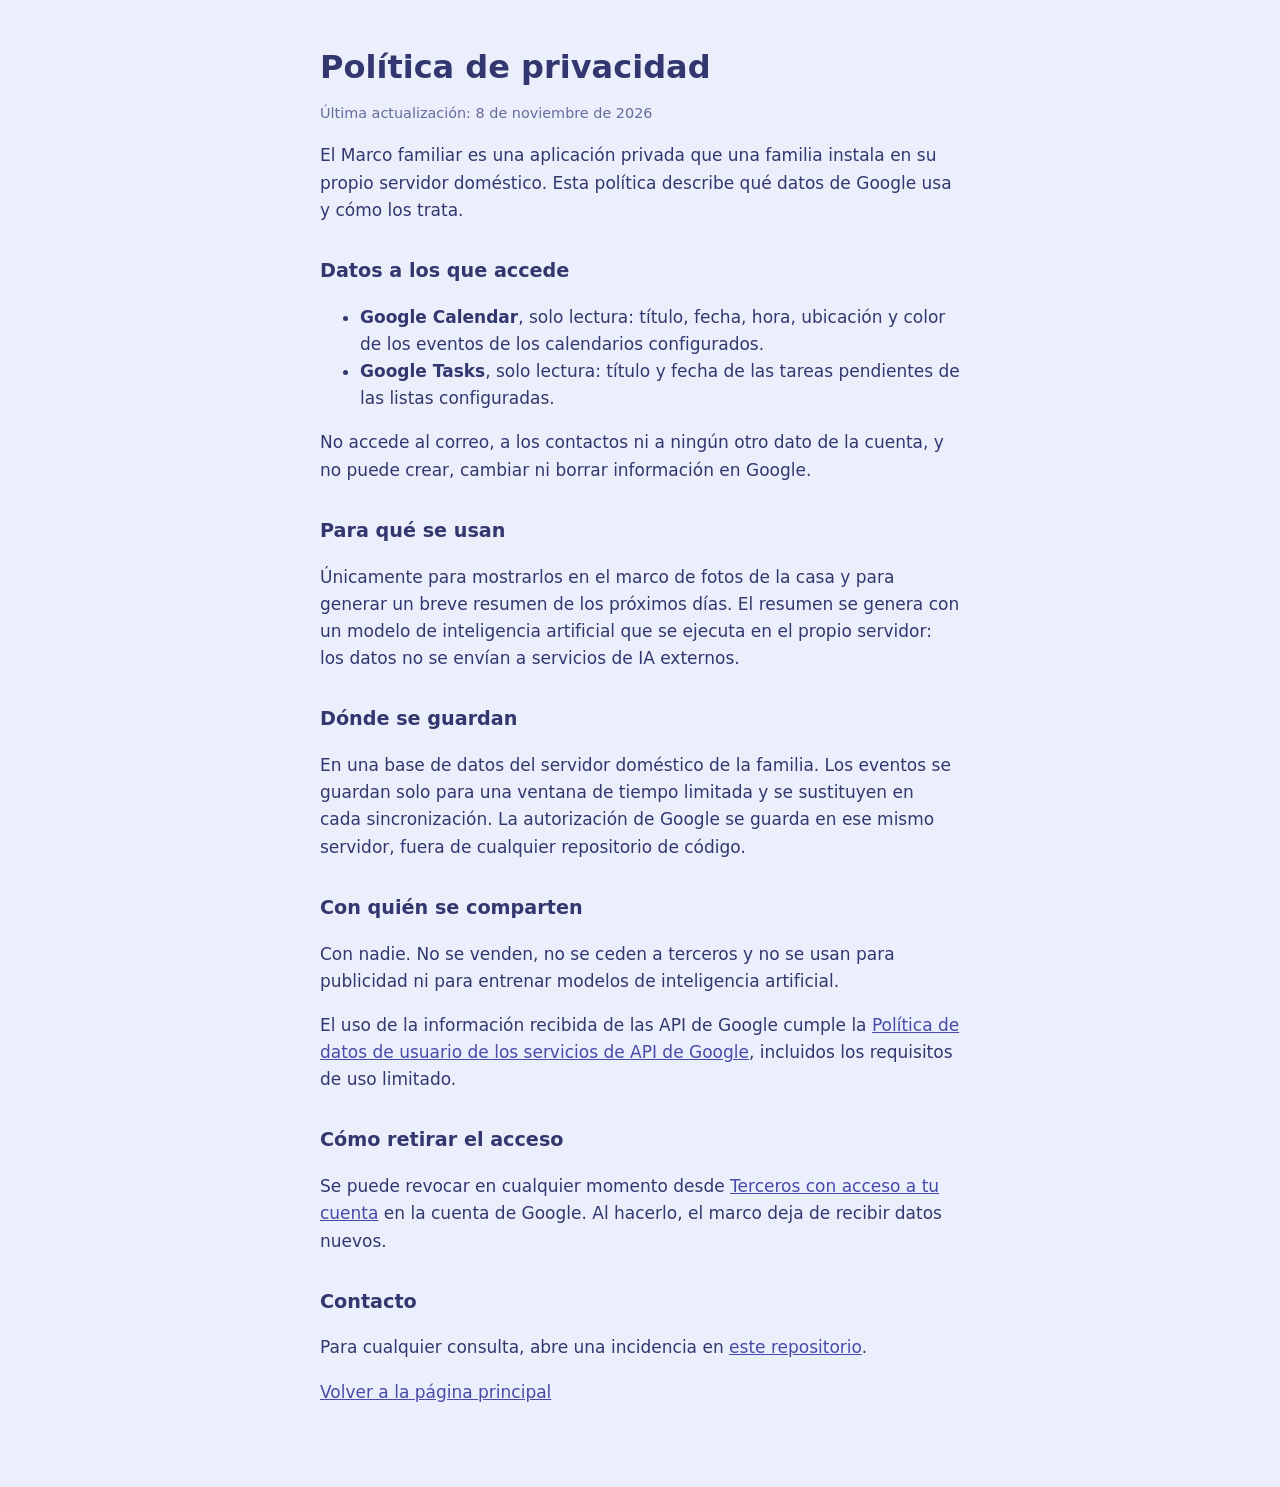
==== privacidad.html @ 2b84c1e6 "Publicar la página principal y la política de privacidad Co-Authored-By: Claude Opus 5.5 <noreply@an" ====
<!doctype html>
<html lang="es">
<head>
  <meta charset="utf-8">
  <meta name="viewport" content="width=device-width, initial-scale=1">
  <title>Privacidad del Marco familiar</title>
  <link rel="stylesheet" href="estilo.css">
</head>
<body>
  <main>
    <h1>Política de privacidad</h1>
    <p class="meta">Última actualización: 8 de noviembre de 2026</p>

    <p>El Marco familiar es una aplicación privada que una familia instala en su propio servidor doméstico.
      Esta política describe qué datos de Google usa y cómo los trata.</p>

    <h2>Datos a los que accede</h2>
    <ul>
      <li><strong>Google Calendar</strong>, solo lectura: título, fecha, hora, ubicación y color de los eventos
        de los calendarios configurados.</li>
      <li><strong>Google Tasks</strong>, solo lectura: título y fecha de las tareas pendientes de las listas
        configuradas.</li>
    </ul>
    <p>No accede al correo, a los contactos ni a ningún otro dato de la cuenta, y no puede crear, cambiar ni
      borrar información en Google.</p>

    <h2>Para qué se usan</h2>
    <p>Únicamente para mostrarlos en el marco de fotos de la casa y para generar un breve resumen de los próximos
      días. El resumen se genera con un modelo de inteligencia artificial que se ejecuta en el propio servidor:
      los datos no se envían a servicios de IA externos.</p>

    <h2>Dónde se guardan</h2>
    <p>En una base de datos del servidor doméstico de la familia. Los eventos se guardan solo para una ventana de
      tiempo limitada y se sustituyen en cada sincronización. La autorización de Google se guarda en ese mismo
      servidor, fuera de cualquier repositorio de código.</p>

    <h2>Con quién se comparten</h2>
    <p>Con nadie. No se venden, no se ceden a terceros y no se usan para publicidad ni para entrenar modelos de
      inteligencia artificial.</p>
    <p>El uso de la información recibida de las API de Google cumple la
      <a href="https://developers.google.com/terms/api-services-user-data-policy">Política de datos de usuario de
      los servicios de API de Google</a>, incluidos los requisitos de uso limitado.</p>

    <h2>Cómo retirar el acceso</h2>
    <p>Se puede revocar en cualquier momento desde
      <a href="https://myaccount.google.com/permissions">Terceros con acceso a tu cuenta</a> en la cuenta de Google.
      Al hacerlo, el marco deja de recibir datos nuevos.</p>

    <h2>Contacto</h2>
    <p>Para cualquier consulta, abre una incidencia en
      <a href="https://github.com/jcolivar87/family-dashboard-legal/issues">este repositorio</a>.</p>

    <p><a href="./">Volver a la página principal</a></p>
  </main>
</body>
</html>
---- estilo.css ----
:root {
  --ink: #33376f;
  --soft: #666c9d;
  --wash: #ebeffb;
  --link: #474aa8;
}
* { box-sizing: border-box; }
body {
  margin: 0;
  background: var(--wash);
  color: var(--ink);
  font: 17px/1.6 "Segoe UI", system-ui, sans-serif;
}
main { max-width: 42rem; margin: 0 auto; padding: 48px 16px 64px; }
h1 { margin: 0 0 16px; font-size: 2rem; line-height: 1.2; }
h2 { margin: 32px 0 8px; font-size: 1.2rem; }
.meta { color: var(--soft); font-size: 0.9rem; }
a { color: var(--link); }
code { font-size: 0.95em; }
@media (prefers-color-scheme: dark) {
  :root { --ink: #e8eafb; --soft: #b5b9e3; --wash: #20243f; --link: #a8acff; }
}
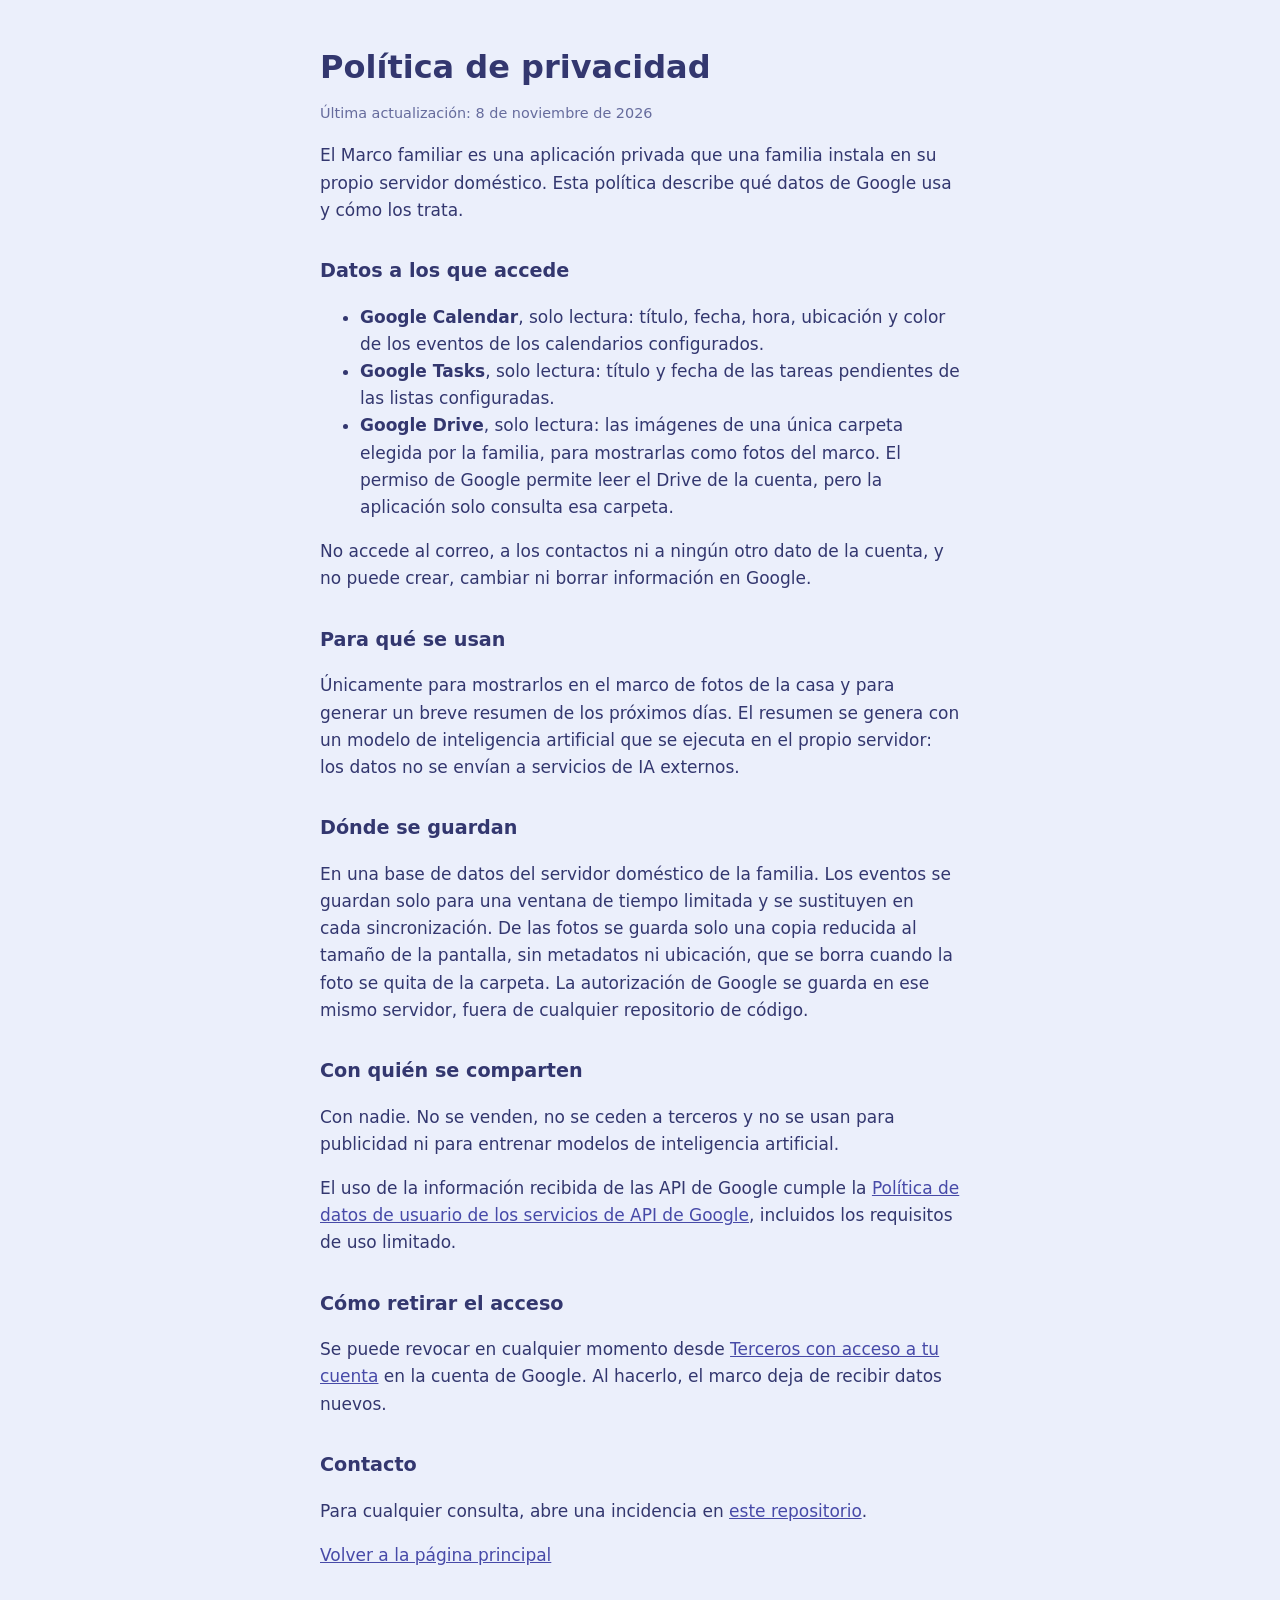
==== commit 66fe3ad8: "Añadir la lectura de una carpeta de Google Drive con fotos Co-Authored-By: Claude Opus 5.5 <noreply@" ====
--- a/privacidad.html
+++ b/privacidad.html
@@ -20,6 +20,9 @@
         de los calendarios configurados.</li>
       <li><strong>Google Tasks</strong>, solo lectura: título y fecha de las tareas pendientes de las listas
         configuradas.</li>
+      <li><strong>Google Drive</strong>, solo lectura: las imágenes de una única carpeta elegida por la familia,
+        para mostrarlas como fotos del marco. El permiso de Google permite leer el Drive de la cuenta, pero la
+        aplicación solo consulta esa carpeta.</li>
     </ul>
     <p>No accede al correo, a los contactos ni a ningún otro dato de la cuenta, y no puede crear, cambiar ni
       borrar información en Google.</p>
@@ -31,7 +34,9 @@
 
     <h2>Dónde se guardan</h2>
     <p>En una base de datos del servidor doméstico de la familia. Los eventos se guardan solo para una ventana de
-      tiempo limitada y se sustituyen en cada sincronización. La autorización de Google se guarda en ese mismo
+      tiempo limitada y se sustituyen en cada sincronización. De las fotos se guarda solo una copia reducida al
+      tamaño de la pantalla, sin metadatos ni ubicación, que se borra cuando la foto se quita de la carpeta.
+      La autorización de Google se guarda en ese mismo
       servidor, fuera de cualquier repositorio de código.</p>
 
     <h2>Con quién se comparten</h2>
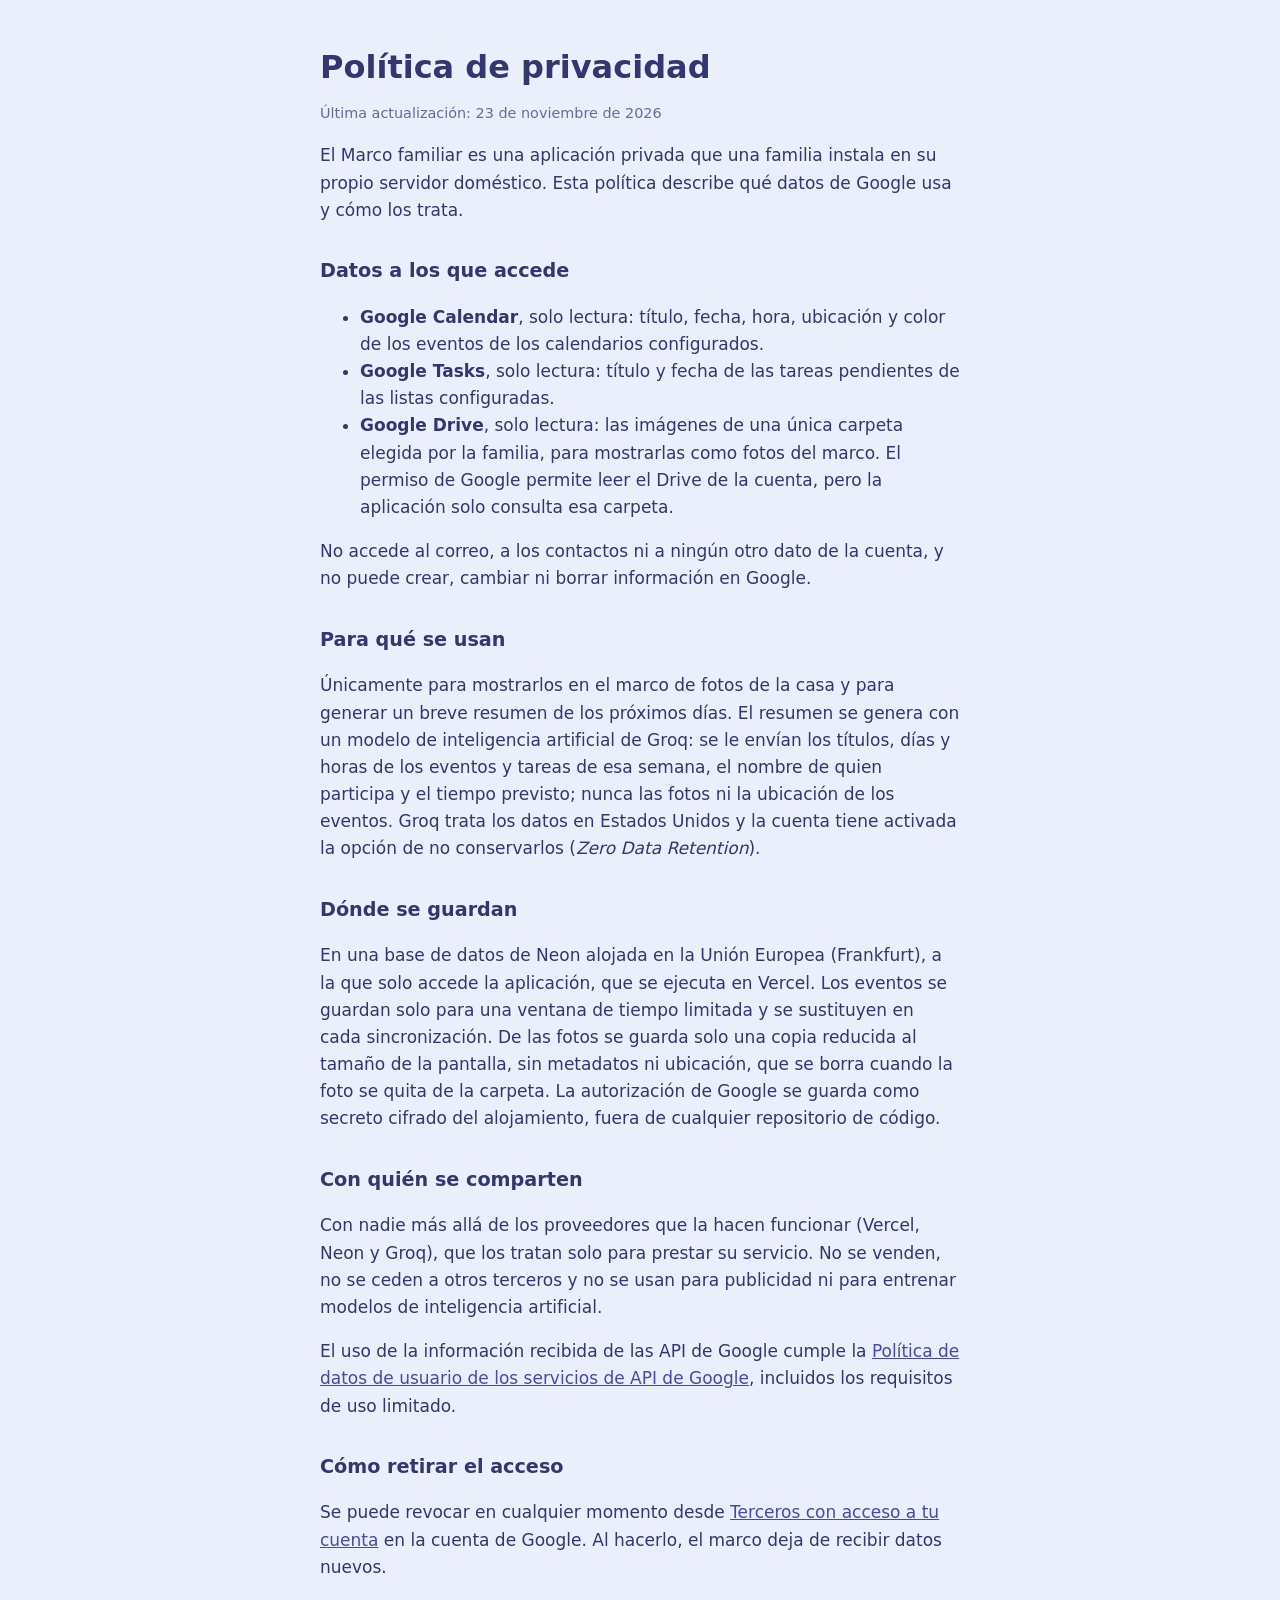
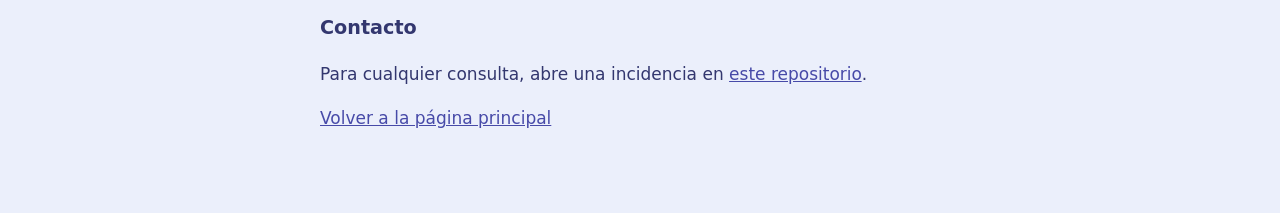
==== commit 5fa9bccd: "Explicar el alojamiento en Vercel, Neon y Groq Co-Authored-By: Claude Opus 5.5 <noreply@anthropic.co" ====
--- a/privacidad.html
+++ b/privacidad.html
@@ -9,7 +9,7 @@
 <body>
   <main>
     <h1>Política de privacidad</h1>
-    <p class="meta">Última actualización: 8 de noviembre de 2026</p>
+    <p class="meta">Última actualización: 23 de noviembre de 2026</p>
 
     <p>El Marco familiar es una aplicación privada que una familia instala en su propio servidor doméstico.
       Esta política describe qué datos de Google usa y cómo los trata.</p>
@@ -29,19 +29,23 @@
 
     <h2>Para qué se usan</h2>
     <p>Únicamente para mostrarlos en el marco de fotos de la casa y para generar un breve resumen de los próximos
-      días. El resumen se genera con un modelo de inteligencia artificial que se ejecuta en el propio servidor:
-      los datos no se envían a servicios de IA externos.</p>
+      días. El resumen se genera con un modelo de inteligencia artificial de Groq: se le envían los títulos,
+      días y horas de los eventos y tareas de esa semana, el nombre de quien participa y el tiempo
+      previsto; nunca las fotos ni la ubicación de los eventos. Groq trata los
+      datos en Estados Unidos y la cuenta tiene activada la opción de no conservarlos (<em>Zero Data
+      Retention</em>).</p>
 
     <h2>Dónde se guardan</h2>
-    <p>En una base de datos del servidor doméstico de la familia. Los eventos se guardan solo para una ventana de
-      tiempo limitada y se sustituyen en cada sincronización. De las fotos se guarda solo una copia reducida al
-      tamaño de la pantalla, sin metadatos ni ubicación, que se borra cuando la foto se quita de la carpeta.
-      La autorización de Google se guarda en ese mismo
-      servidor, fuera de cualquier repositorio de código.</p>
+    <p>En una base de datos de Neon alojada en la Unión Europea (Frankfurt), a la que solo accede la aplicación,
+      que se ejecuta en Vercel. Los eventos se guardan solo para una ventana de tiempo limitada y se sustituyen en
+      cada sincronización. De las fotos se guarda solo una copia reducida al tamaño de la pantalla, sin metadatos
+      ni ubicación, que se borra cuando la foto se quita de la carpeta. La autorización de Google se guarda como
+      secreto cifrado del alojamiento, fuera de cualquier repositorio de código.</p>
 
     <h2>Con quién se comparten</h2>
-    <p>Con nadie. No se venden, no se ceden a terceros y no se usan para publicidad ni para entrenar modelos de
-      inteligencia artificial.</p>
+    <p>Con nadie más allá de los proveedores que la hacen funcionar (Vercel, Neon y Groq), que los tratan solo
+      para prestar su servicio. No se venden, no se ceden a otros terceros y no se usan para publicidad ni para
+      entrenar modelos de inteligencia artificial.</p>
     <p>El uso de la información recibida de las API de Google cumple la
       <a href="https://developers.google.com/terms/api-services-user-data-policy">Política de datos de usuario de
       los servicios de API de Google</a>, incluidos los requisitos de uso limitado.</p>
